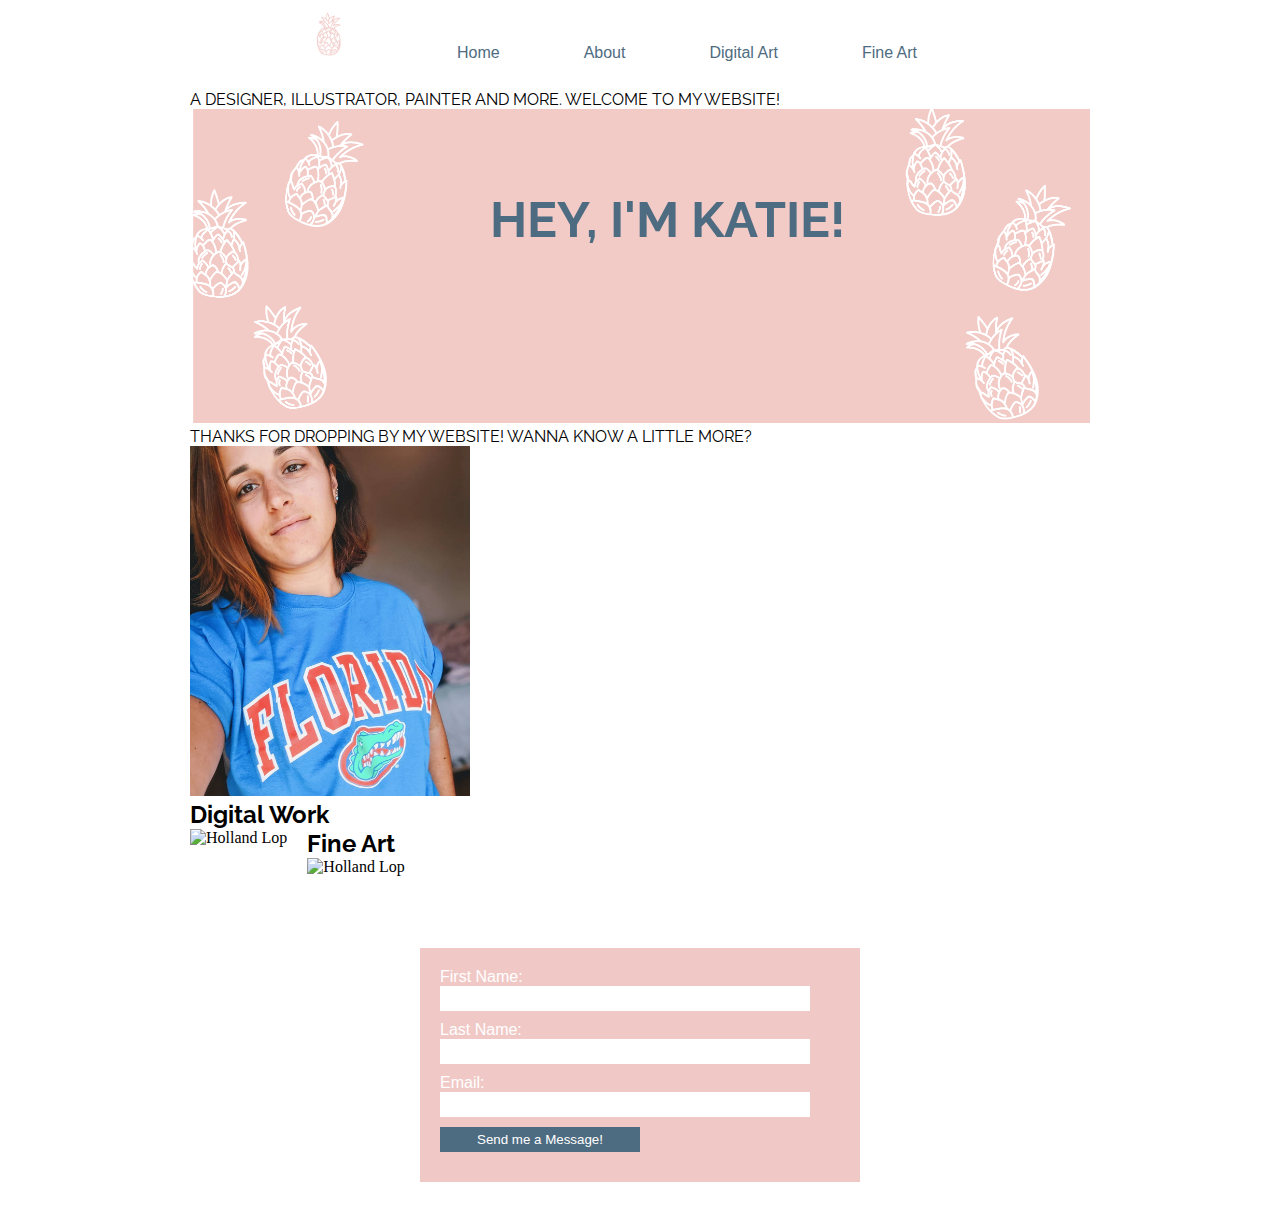
==== index.html @ d4cb27de "Formatting DIVs" ====
<!DOCTYPE html>
<html lang="en" dir="ltr">
  <head>
    <meta charset="utf-8">
    <title>Assignment 5</title>

    <link rel="stylesheet" href="css/style.css">

    <!--Google Fonts-->

    <link rel="preconnect" href="https://fonts.gstatic.com">
<link href="https://fonts.googleapis.com/css2?family=Dancing+Script:wght@400;700&family=Raleway:ital,wght@0,400;0,700;1,400;1,900&display=swap" rel="stylesheet">


  </head>
  <body>
    <header>
      <nav>
        <ul>
          <li><img class="icon" src="images/Pineapple.png" alt="Icon" width="50"></li>
          <li><a href="index.html">Home</a></li>
          <li><a href="about.html">About</a></li>
          <li><a href="digital-art.html">Digital Art</a></li>
          <li><a href="fine-art.html">Fine Art</a></li>

        </ul>
      </nav>
      </header>


      <main class="container">

        <section class="Banner Header">
          <h1>HEY, I'M KATIE! </h1>
            <p>A DESIGNER, ILLUSTRATOR, PAINTER AND MORE. WELCOME TO MY WEBSITE!</p>
          <img src="images/banner.png" alt="Header Image" width="900">
        </section>



        <div class="top">
        <p>THANKS FOR DROPPING BY MY WEBSITE! WANNA KNOW A LITTLE MORE?</p>
        </div>

        <div class="top image">
          <img class="Headshot" src="images/UF Selfie.jpeg" alt="Katie" height="350">
        </div>

      <div class="middle">
        <h2>Digital Work</h2>
      </div>

      <div class="middle image">
         <img class="Bunny" src="images/lop.jpeg" alt="Holland Lop" height="350">
      </div>


      <div class="bottom">
        <h2>Fine Art</h2>
      </div>

      <div class="bottom image">
         <img class="Bunny" src="images/lop.jpeg" alt="Holland Lop" height="350">
      </div>


            </main>
          <div class="container">

            <form class="contact-form" id="test_form" name="test_form" method="post" action="form.php" onsubmit="return validateForm(this)">

              <div class="firstname input_section">
                <label for="firstname" class="label_input_wrap">First Name:
                </label>
                <input type="text" name="firstname" id="firstname"/>
                </div>

                <div class="lastname input_section">
                  <label for="lastname" class="label_input_wrap">Last Name:
                  </label>
                  <input type="text" name="lastname" id="lastname"/>
                  </div>

                  <div class="emailinput_section">
                    <label for="email" class="label_input_wrap">Email:
                    </label>
                    <input type="text" name="email" id="email"/>
                  </div>

                <div class="submit input_section">
                  <input type="submit" value="Send me a Message!" />
                </div>



            </form>
          </div>



  </body>
</html>
---- css/style.css ----
/*====================
Universal Styling
======================*/

*{
margin: 0;
padding: 0;
border: 0;
}

header {
    background-color: white;
    color: #4E6C81;
    padding: 10px ;
    width: 100%;
    position: fixed;
    z-index: 99;
    text-align: center;

}

header a{
color: #4E6C81;
text-decoration: none;
width: 100%;
top: 10px;
font-family: sans-serif;
}

header li{
  display: inline-block;
  margin: 0 80px 0 0px;
}

nav {
    display: inline-block;
}

header nav a:hover{
  color: #F0C9C6
}

main.container {
    max-width: 900px;
    margin: auto;
    padding-top: 90px;
    padding-bottom: 90px;
}

.icon{
  padding-right: 20px;
}


p{
  font-family: 'Raleway', sans-serif;
}

span.Rabbit {
    font-weight: bold;
    font-size: 20px;
    color: #83a58d;
    display: block;
}

img.Bunny {
    float: left;
    margin: 0 20px 0 0;

}

.bottom p::first-letter{
  font-size: 24px;
  font-style: italic;
}

h2 {
  font-family: 'Raleway', sans-serif;
}


/*==================
  Hover Styling
  ==================*/


img.Bunny:hover{
  opacity: .1;
  transition: 2s
}

img.bunny2:hover{
  opacity: .1;
  transition: 2s
}


/*==================
  Position Section Styling
  ==================*/

  section.Banner.Header {
    position: relative;
}

h1 {
  position: absolute;
  color: #4E6C81;
  font-size: 50px;
  font-family: 'Raleway', sans-serif;
  text-align: center;
  margin-left: 300px;
  margin-top: 100px;

}

.Banner.Header p::{
  position: absolute;
  color: #4E6C81;
  font-size: 30px;
  font-family: 'Raleway', sans-serif;
  text-align: center;
}

/*==================
  Animation Styling
  ==================*/


/*==================
  Form Styling
  ==================*/

.contact-form{
  background-color: #f0c9c6;
  padding: 20px;
  max-width: 400px;
  color: white;
  font-family: sans-serif;
  margin: 0 auto;
  margin-bottom: 50px;
}

.label_input_wrap{
  display: block;
}

.submit input{
  background-color: #4e6c81;
  color: white;
  font-family: sans-serif;
  padding: 5px;
  display: inline;
  width: 200px;
  margin-top: 10px;
}

.input_section{
  margin-bottom: 10px;
}

input{
  padding: 5px 10px;
  width: 350px;
  margin: auto;
}
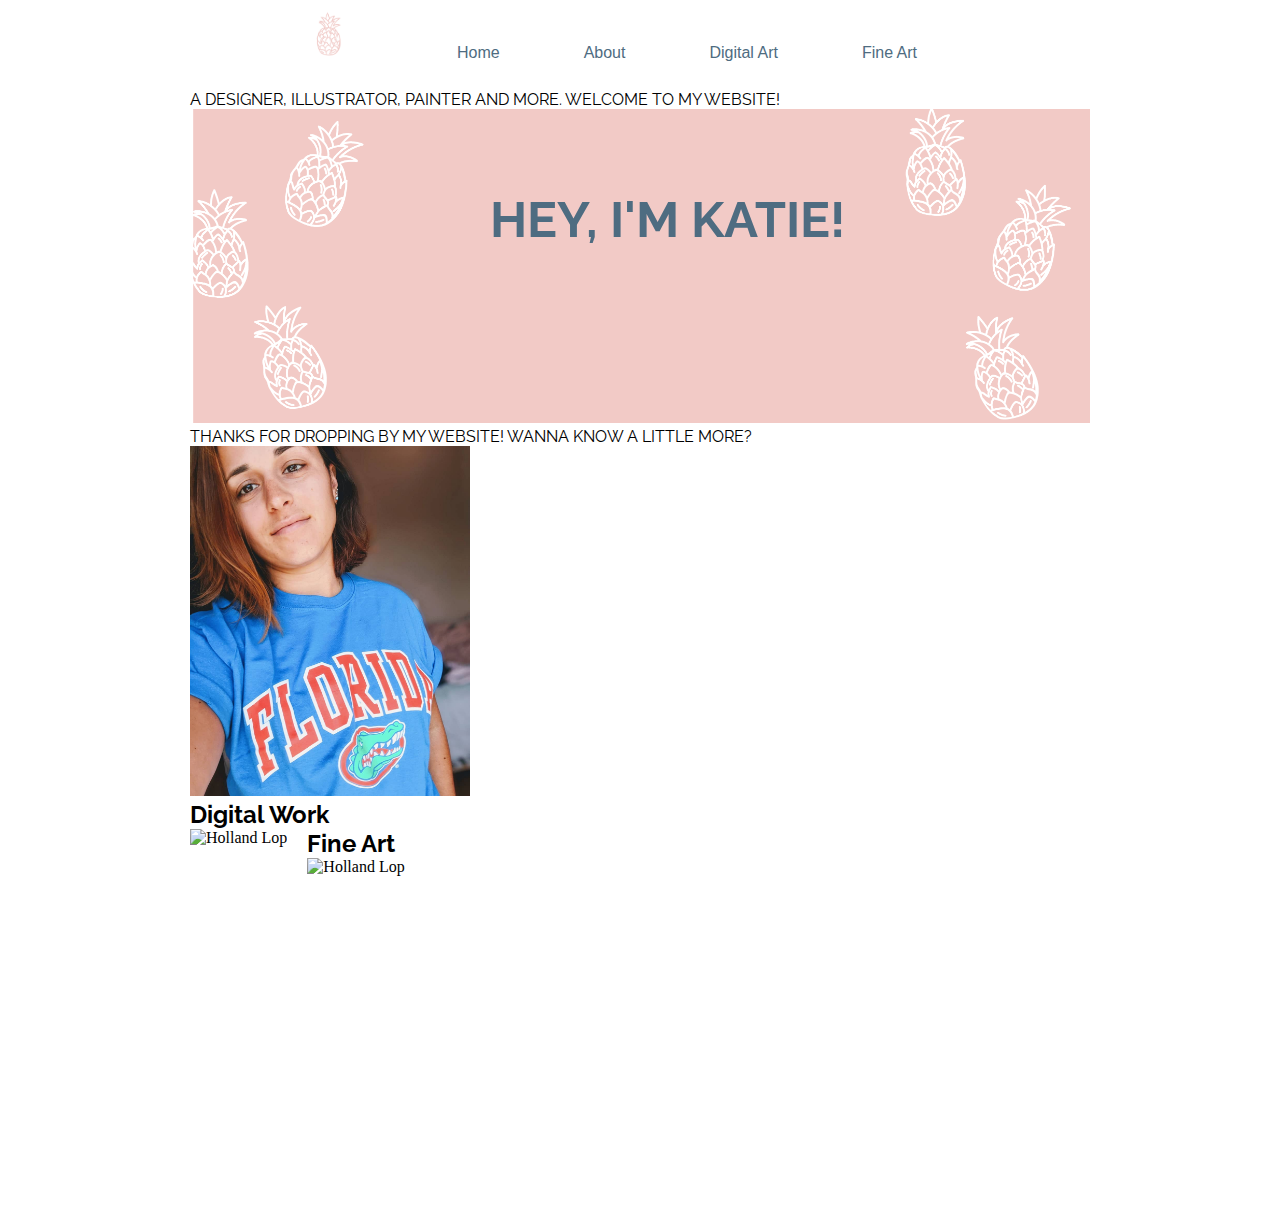
==== commit 51d10dda: "Formatting Pages" ====
--- a/index.html
+++ b/index.html
@@ -65,38 +65,6 @@
 
 
             </main>
-          <div class="container">
-
-            <form class="contact-form" id="test_form" name="test_form" method="post" action="form.php" onsubmit="return validateForm(this)">
-
-              <div class="firstname input_section">
-                <label for="firstname" class="label_input_wrap">First Name:
-                </label>
-                <input type="text" name="firstname" id="firstname"/>
-                </div>
-
-                <div class="lastname input_section">
-                  <label for="lastname" class="label_input_wrap">Last Name:
-                  </label>
-                  <input type="text" name="lastname" id="lastname"/>
-                  </div>
-
-                  <div class="emailinput_section">
-                    <label for="email" class="label_input_wrap">Email:
-                    </label>
-                    <input type="text" name="email" id="email"/>
-                  </div>
-
-                <div class="submit input_section">
-                  <input type="submit" value="Send me a Message!" />
-                </div>
-
-
-
-            </form>
-          </div>
-
-
 
   </body>
 </html>
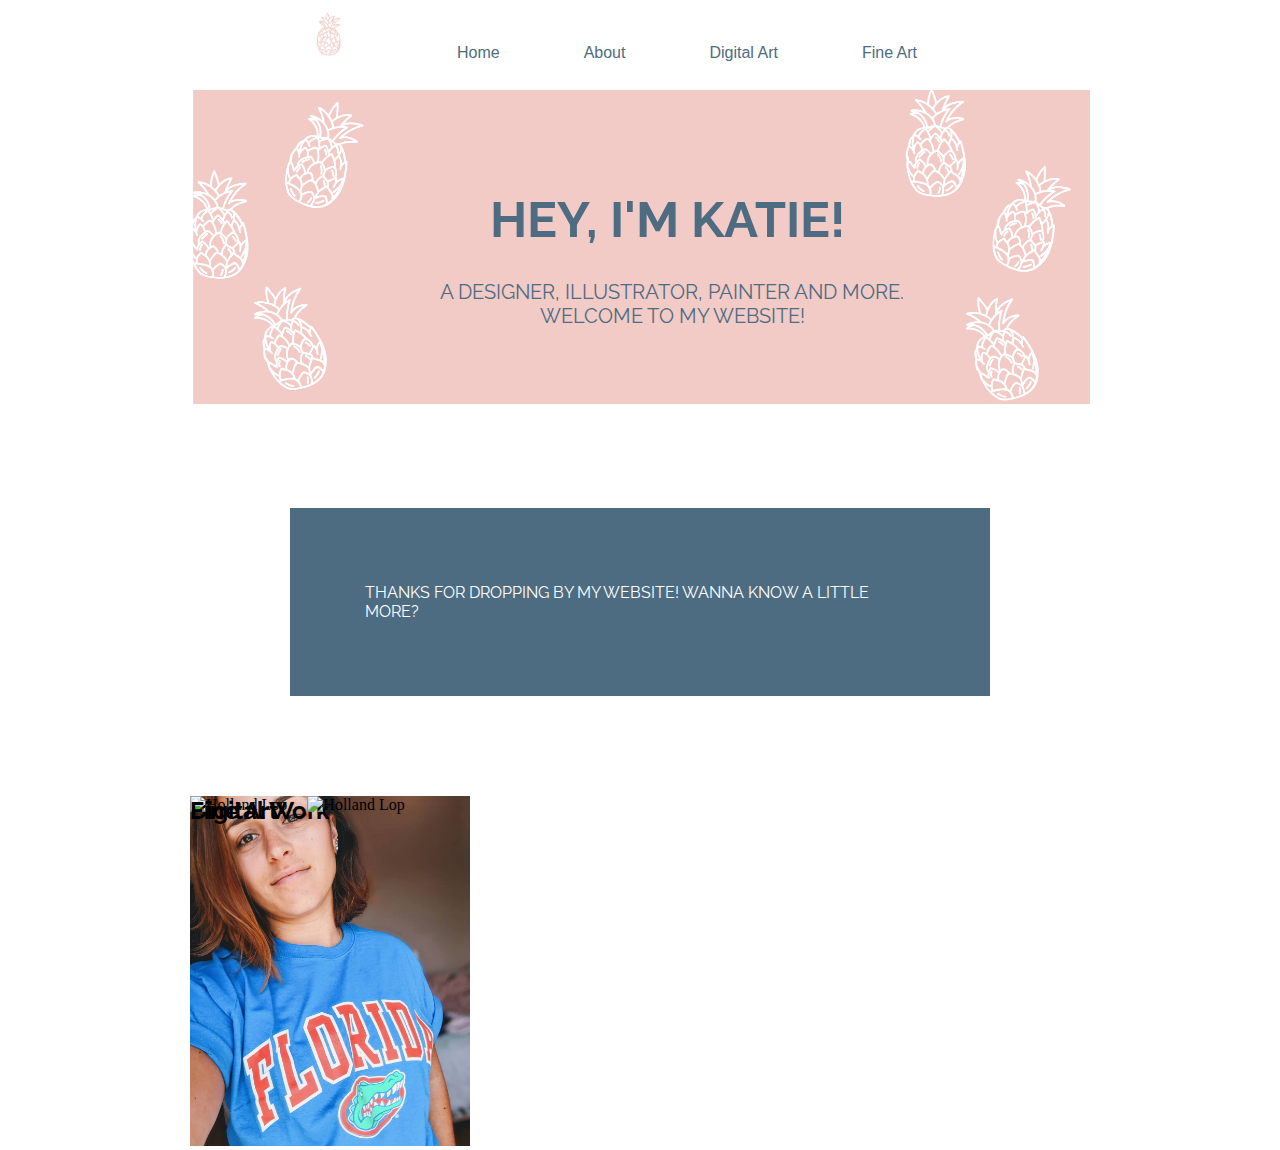
==== commit 5f3689ea: "Position Styling" ====
--- a/index.html
+++ b/index.html
@@ -2,7 +2,7 @@
 <html lang="en" dir="ltr">
   <head>
     <meta charset="utf-8">
-    <title>Assignment 5</title>
+    <title>Final Website</title>
 
     <link rel="stylesheet" href="css/style.css">
 
@@ -31,8 +31,11 @@
       <main class="container">
 
         <section class="Banner Header">
+
+        <div class="header">
           <h1>HEY, I'M KATIE! </h1>
-            <p>A DESIGNER, ILLUSTRATOR, PAINTER AND MORE. WELCOME TO MY WEBSITE!</p>
+             <p>A DESIGNER, ILLUSTRATOR, PAINTER AND MORE. <br> WELCOME TO MY WEBSITE!</p>
+          </div>
           <img src="images/banner.png" alt="Header Image" width="900">
         </section>
 
@@ -42,7 +45,7 @@
         <p>THANKS FOR DROPPING BY MY WEBSITE! WANNA KNOW A LITTLE MORE?</p>
         </div>
 
-        <div class="top image">
+        <div class="topimage">
           <img class="Headshot" src="images/UF Selfie.jpeg" alt="Katie" height="350">
         </div>
 
@@ -50,7 +53,7 @@
         <h2>Digital Work</h2>
       </div>
 
-      <div class="middle image">
+      <div class="middleimage">
          <img class="Bunny" src="images/lop.jpeg" alt="Holland Lop" height="350">
       </div>
 
@@ -59,7 +62,7 @@
         <h2>Fine Art</h2>
       </div>
 
-      <div class="bottom image">
+      <div class="bottomimage">
          <img class="Bunny" src="images/lop.jpeg" alt="Holland Lop" height="350">
       </div>
 
--- a/css/style.css
+++ b/css/style.css
@@ -103,23 +103,56 @@
     position: relative;
 }
 
-h1 {
+.header p, h1 {
   position: absolute;
+  text-align: center;
   color: #4E6C81;
-  font-size: 50px;
   font-family: 'Raleway', sans-serif;
-  text-align: center;
-  margin-left: 300px;
-  margin-top: 100px;
 
 }
 
-.Banner.Header p::{
+h1{
+font-weight: bold;
+margin-left: 300px;
+margin-top: 100px;
+font-size: 50px;
+
+}
+
+.header p{
+  margin-left: 250px;
+  margin-top: 190px;
+  font-size: 20px;
+
+}
+.top{
+  position: relative;
+  background-color: #4E6C81;
+  color: white;
+  margin: 100px;
+  padding: 75px;
+}
+.topimage{
   position: absolute;
-  color: #4E6C81;
-  font-size: 30px;
-  font-family: 'Raleway', sans-serif;
-  text-align: center;
+}
+
+
+
+
+.middleimage{
+  position: relative;
+}
+
+.middle{
+  position: absolute;
+}
+
+.bottomimage{
+  position: relative;
+}
+
+.bottom{
+  position: absolute;
 }
 
 /*==================
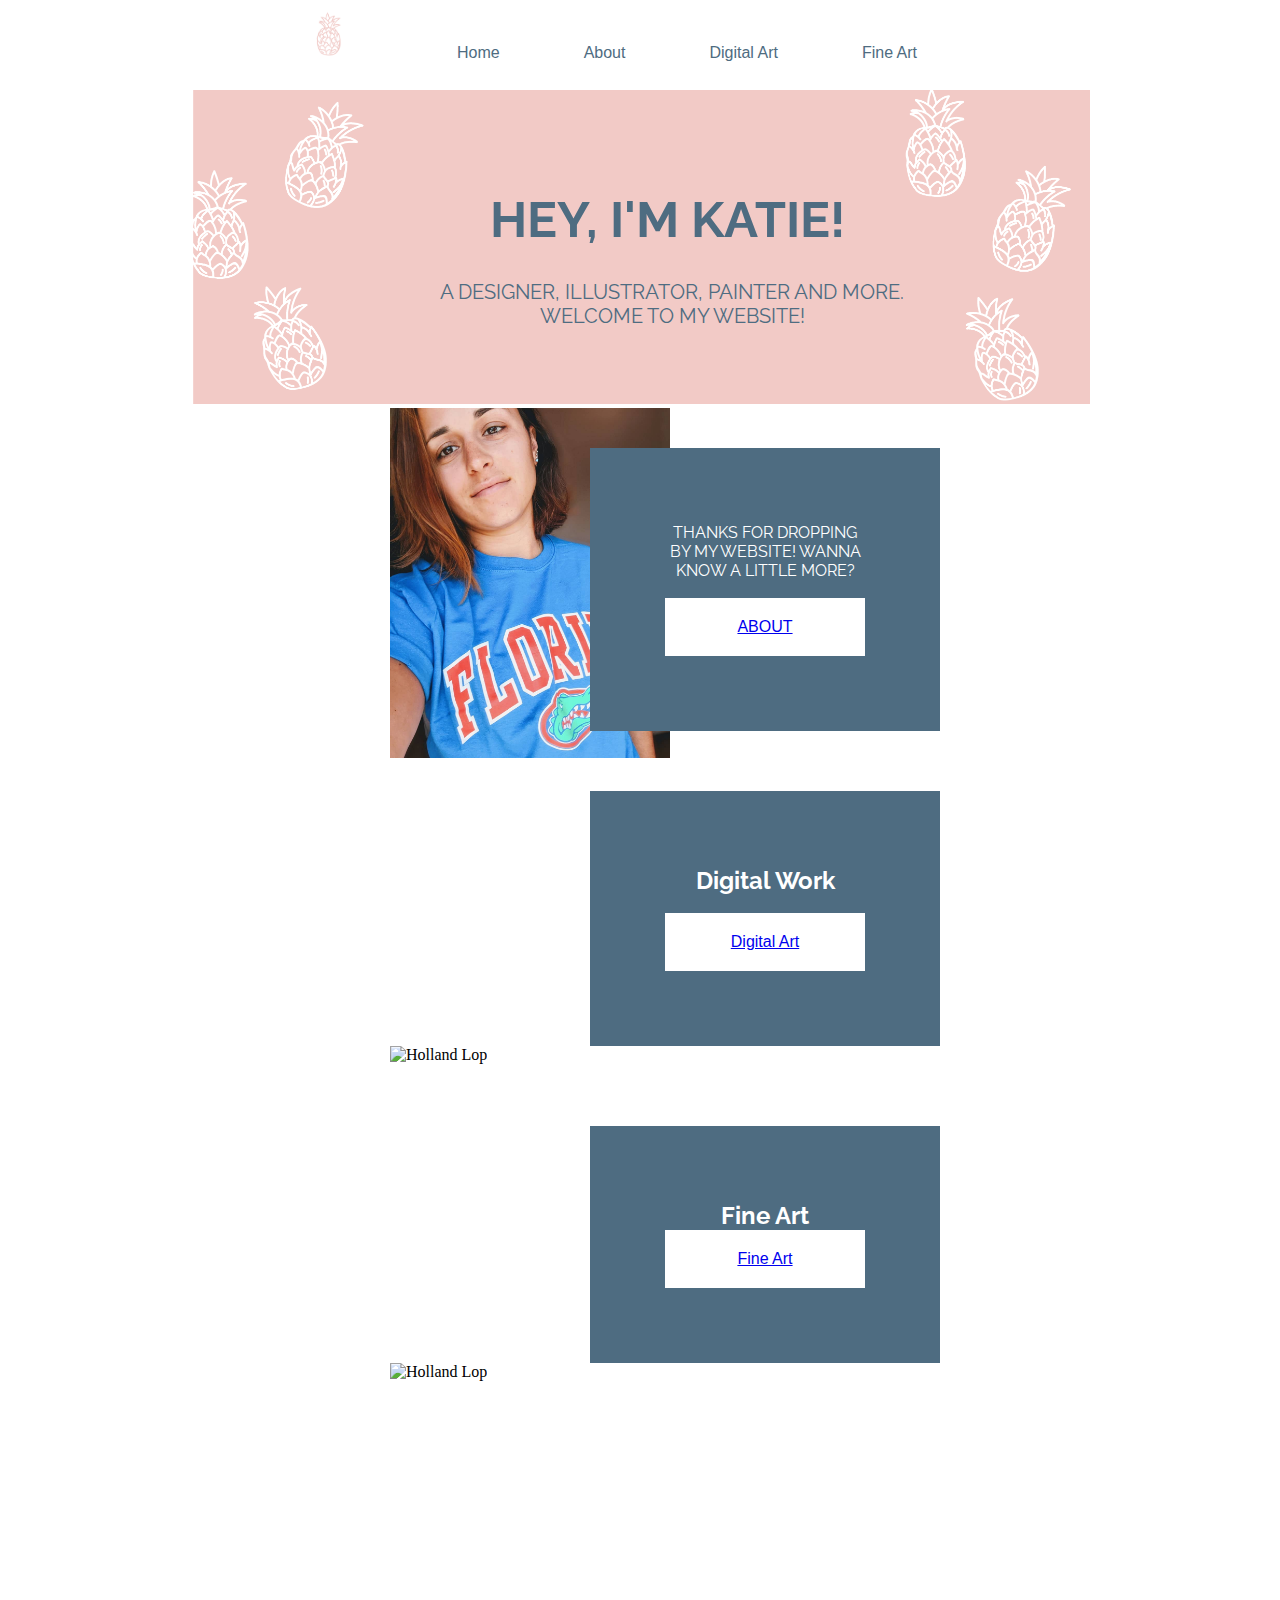
==== commit e4f1dfe9: "Home Page Position Styling" ====
--- a/index.html
+++ b/index.html
@@ -41,16 +41,25 @@
 
 
 
-        <div class="top">
-        <p>THANKS FOR DROPPING BY MY WEBSITE! WANNA KNOW A LITTLE MORE?</p>
-        </div>
 
-        <div class="topimage">
-          <img class="Headshot" src="images/UF Selfie.jpeg" alt="Katie" height="350">
-        </div>
+  <div class="topimage">
+    <img class="Headshot" src="images/UF Selfie.jpeg" alt="Katie" height="350">
+  </div>
+
+  <div class="top">
+  <p>THANKS FOR DROPPING BY MY WEBSITE! WANNA KNOW A LITTLE MORE?</p><br>
+  <div class="aboutbutton">
+    <a href="about.html">ABOUT</a>
+  </div>
+  </div>
+
+
 
       <div class="middle">
-        <h2>Digital Work</h2>
+        <h2>Digital Work</h2><br>
+        <div class="digitalbutton">
+          <a href="digital-art.html">Digital Art</a>
+        </div>
       </div>
 
       <div class="middleimage">
@@ -60,6 +69,9 @@
 
       <div class="bottom">
         <h2>Fine Art</h2>
+        <div class="artbutton">
+          <a href="fine-art.html">Fine Art</a>
+        </div>
       </div>
 
       <div class="bottomimage">
--- a/css/style.css
+++ b/css/style.css
@@ -84,22 +84,14 @@
   ==================*/
 
 
-img.Bunny:hover{
-  opacity: .1;
-  transition: 2s
-}
-
-img.bunny2:hover{
-  opacity: .1;
-  transition: 2s
-}
+
 
 
 /*==================
   Position Section Styling
   ==================*/
 
-  section.Banner.Header {
+section.Banner.Header {
     position: relative;
 }
 
@@ -125,35 +117,68 @@
   font-size: 20px;
 
 }
+
+section .toppart{
+  max-width: 600px;
+  padding-top: 20px;
+}
+
+
 .top{
   position: relative;
   background-color: #4E6C81;
   color: white;
-  margin: 100px;
+  text-align: center;
+  margin-left: 400px;
+  margin-top: 40px;
   padding: 75px;
+  max-width: 200px;
 }
 .topimage{
   position: absolute;
-}
-
-
+  margin-left: 200px;
+}
 
 
 .middleimage{
+  position: absolute;
+  margin-left: 200px;
+}
+
+.middle{
   position: relative;
-}
-
-.middle{
-  position: absolute;
+  background-color: #4E6C81;
+  color: white;
+  text-align: center;
+  margin-left: 400px;
+  margin-top: 60px;
+  padding: 75px;
+  max-width: 200px;
 }
 
 .bottomimage{
+  position: absolute;
+  margin-left: 200px;
+}
+
+.bottom{
   position: relative;
-}
-
-.bottom{
-  position: absolute;
-}
+  background-color: #4E6C81;
+  color: white;
+  text-align: center;
+  margin-left: 400px;
+  margin-top: 80px;
+  padding: 75px;
+  max-width: 200px;
+}
+.aboutbutton, .artbutton, .digitalbutton{
+  padding: 20px;
+  background-color: white;
+  color: #4E6C81;
+  text-decoration: none;
+  font-family: sans-serif;
+  text-align: center;
+  }
 
 /*==================
   Animation Styling
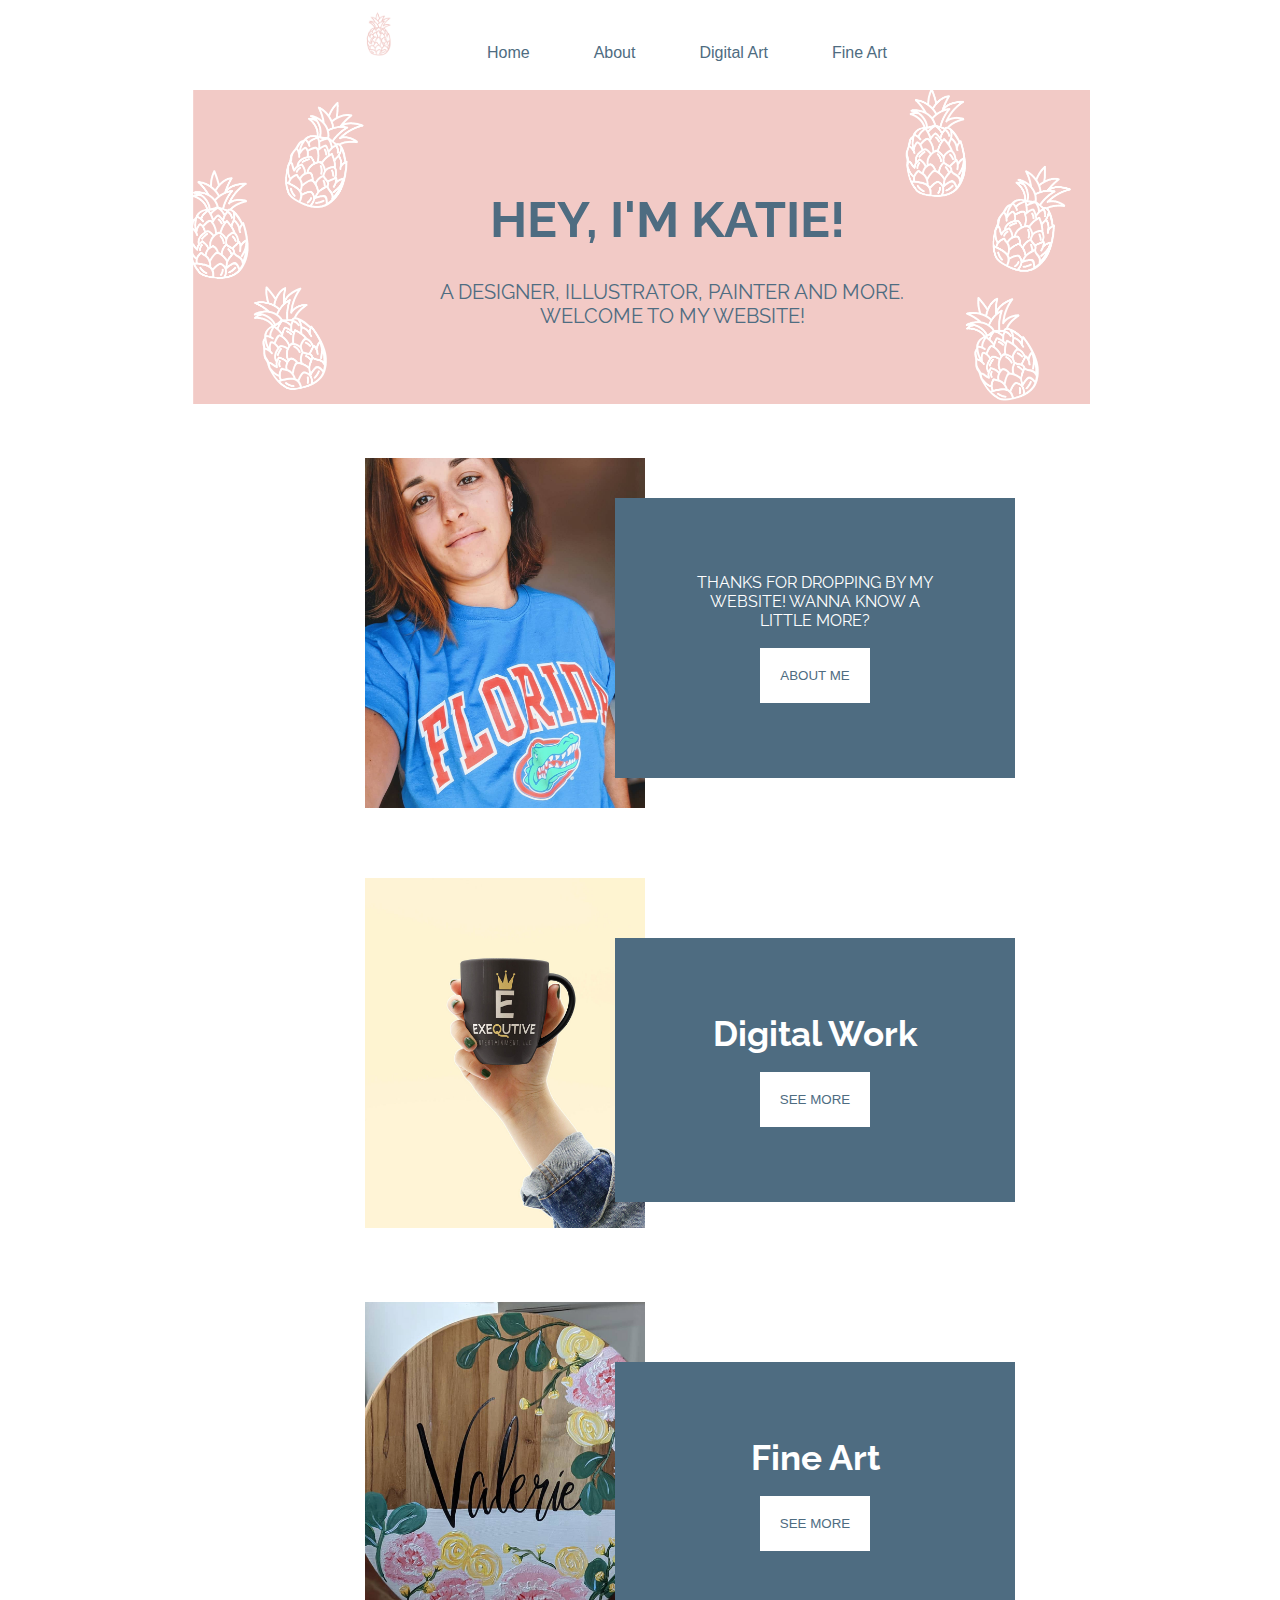
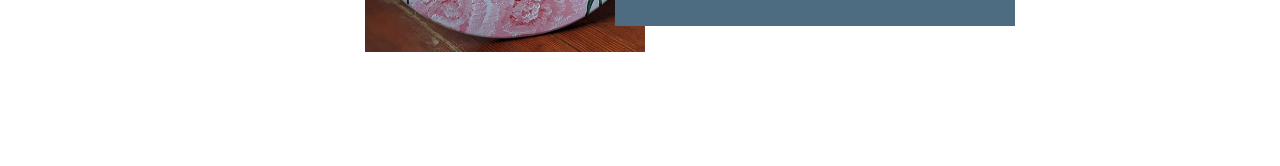
==== commit 4702e2b4: "Formatting Home and About Page with styling" ====
--- a/index.html
+++ b/index.html
@@ -28,7 +28,7 @@
       </header>
 
 
-      <main class="container">
+<main class="container">
 
         <section class="Banner Header">
 
@@ -40,46 +40,48 @@
         </section>
 
 
-
-
+<section class="topart">
   <div class="topimage">
-    <img class="Headshot" src="images/UF Selfie.jpeg" alt="Katie" height="350">
+    <img class="Headshot" src="images/UFSelfie.jpeg" alt="Katie" height="350">
   </div>
 
   <div class="top">
   <p>THANKS FOR DROPPING BY MY WEBSITE! WANNA KNOW A LITTLE MORE?</p><br>
-  <div class="aboutbutton">
-    <a href="about.html">ABOUT</a>
+  <a href="about.html"><button>ABOUT ME</button></a>
   </div>
-  </div>
+</section>
 
 
 
+<section class="middleart">
+  <div class="middleimage">
+     <img class="Digital" src="images/eellc.jpg" alt="Exec Mug" height="350">
+  </div>
+
       <div class="middle">
         <h2>Digital Work</h2><br>
-        <div class="digitalbutton">
-          <a href="digital-art.html">Digital Art</a>
-        </div>
+        <a href="digital-art.html"><button>SEE MORE</button></a>
       </div>
-
-      <div class="middleimage">
-         <img class="Bunny" src="images/lop.jpeg" alt="Holland Lop" height="350">
-      </div>
+</section>
 
 
-      <div class="bottom">
-        <h2>Fine Art</h2>
-        <div class="artbutton">
-          <a href="fine-art.html">Fine Art</a>
-        </div>
-      </div>
+<section class="bottomart">
+  <div class="bottomimage">
+     <img class="Fine" src="images/fineartval.jpg" alt="Val" height="350">
+  </div>
 
-      <div class="bottomimage">
-         <img class="Bunny" src="images/lop.jpeg" alt="Holland Lop" height="350">
-      </div>
+  <div class="bottom">
+    <h2>Fine Art</h2><br>
+    <a href="fine-art.html"><button>SEE MORE</button></a>
+  </div>
+</section>
+  </main>
+
+<footer>
 
 
-            </main>
+</footer>
+
 
   </body>
 </html>
--- a/css/style.css
+++ b/css/style.css
@@ -23,13 +23,13 @@
 color: #4E6C81;
 text-decoration: none;
 width: 100%;
-top: 10px;
+top: 5px;
 font-family: sans-serif;
 }
 
 header li{
   display: inline-block;
-  margin: 0 80px 0 0px;
+  margin: 0 60px 0 0px;
 }
 
 nav {
@@ -56,39 +56,53 @@
   font-family: 'Raleway', sans-serif;
 }
 
-span.Rabbit {
-    font-weight: bold;
-    font-size: 20px;
-    color: #83a58d;
-    display: block;
-}
-
-img.Bunny {
-    float: left;
-    margin: 0 20px 0 0;
-
-}
 
 .bottom p::first-letter{
   font-size: 24px;
   font-style: italic;
 }
-
 h2 {
   font-family: 'Raleway', sans-serif;
-}
-
+  font-size: 35px;
+  text-align: center;
+  color: white;
+}
+
+h3 {
+  font-family: 'Raleway', sans-serif;
+  font-size: 35px;
+  text-align: center;
+  color: #4E6C81;
+  padding: 20px;
+}
+
+footer{
+  background-color: #D1D2D4
+
+}
 
 /*==================
   Hover Styling
   ==================*/
 
-
-
-
-
-/*==================
-  Position Section Styling
+.bottomimage:hover{
+    opacity: .1;
+    transition: 2s
+  }
+
+  .topimage:hover{
+      opacity: .1;
+      transition: 2s
+    }
+
+.middleimage:hover{
+        opacity: .1;
+        transition: 2s
+      }
+
+
+/*==================
+  Position Section Styling HomePage
   ==================*/
 
 section.Banner.Header {
@@ -118,9 +132,8 @@
 
 }
 
-section .toppart{
-  max-width: 600px;
-  padding-top: 20px;
+section.topart, .middleart, .bottomart{
+  padding: 50px 0 50px 0;
 }
 
 
@@ -129,20 +142,20 @@
   background-color: #4E6C81;
   color: white;
   text-align: center;
-  margin-left: 400px;
+  margin-left: 425px;
   margin-top: 40px;
   padding: 75px;
-  max-width: 200px;
+  max-width: 250px;
 }
 .topimage{
   position: absolute;
-  margin-left: 200px;
+  margin-left: 175px;
 }
 
 
 .middleimage{
   position: absolute;
-  margin-left: 200px;
+  margin-left: 175px;
 }
 
 .middle{
@@ -150,15 +163,15 @@
   background-color: #4E6C81;
   color: white;
   text-align: center;
-  margin-left: 400px;
+  margin-left: 425px;
   margin-top: 60px;
   padding: 75px;
-  max-width: 200px;
+  max-width: 250px;
 }
 
 .bottomimage{
   position: absolute;
-  margin-left: 200px;
+  margin-left: 175px;
 }
 
 .bottom{
@@ -166,10 +179,10 @@
   background-color: #4E6C81;
   color: white;
   text-align: center;
-  margin-left: 400px;
-  margin-top: 80px;
+  margin-left: 425px;
+  margin-top: 60px;
   padding: 75px;
-  max-width: 200px;
+  max-width: 250px;
 }
 .aboutbutton, .artbutton, .digitalbutton{
   padding: 20px;
@@ -180,6 +193,42 @@
   text-align: center;
   }
 
+button{
+  padding: 20px;
+  background-color: white;
+  color: #4E6C81;
+  text-decoration: none;
+  font-family: sans-serif;
+  text-align: center;
+}
+
+button:hover{
+  color: #d1a7c4
+}
+
+.brands{
+  padding-top: 50px;
+}
+
+
+
+/*==================
+  About Page Styling
+  ==================*/
+section.abouttop1, .about2 {
+      padding: 10px 100px 200px 50px;
+  }
+
+.headshot {
+    float: left;
+    margin: 0 20px 0 0;
+}
+
+.drawing {
+    float: right;
+    margin: 0 0 0 20px;
+
+}
 /*==================
   Animation Styling
   ==================*/
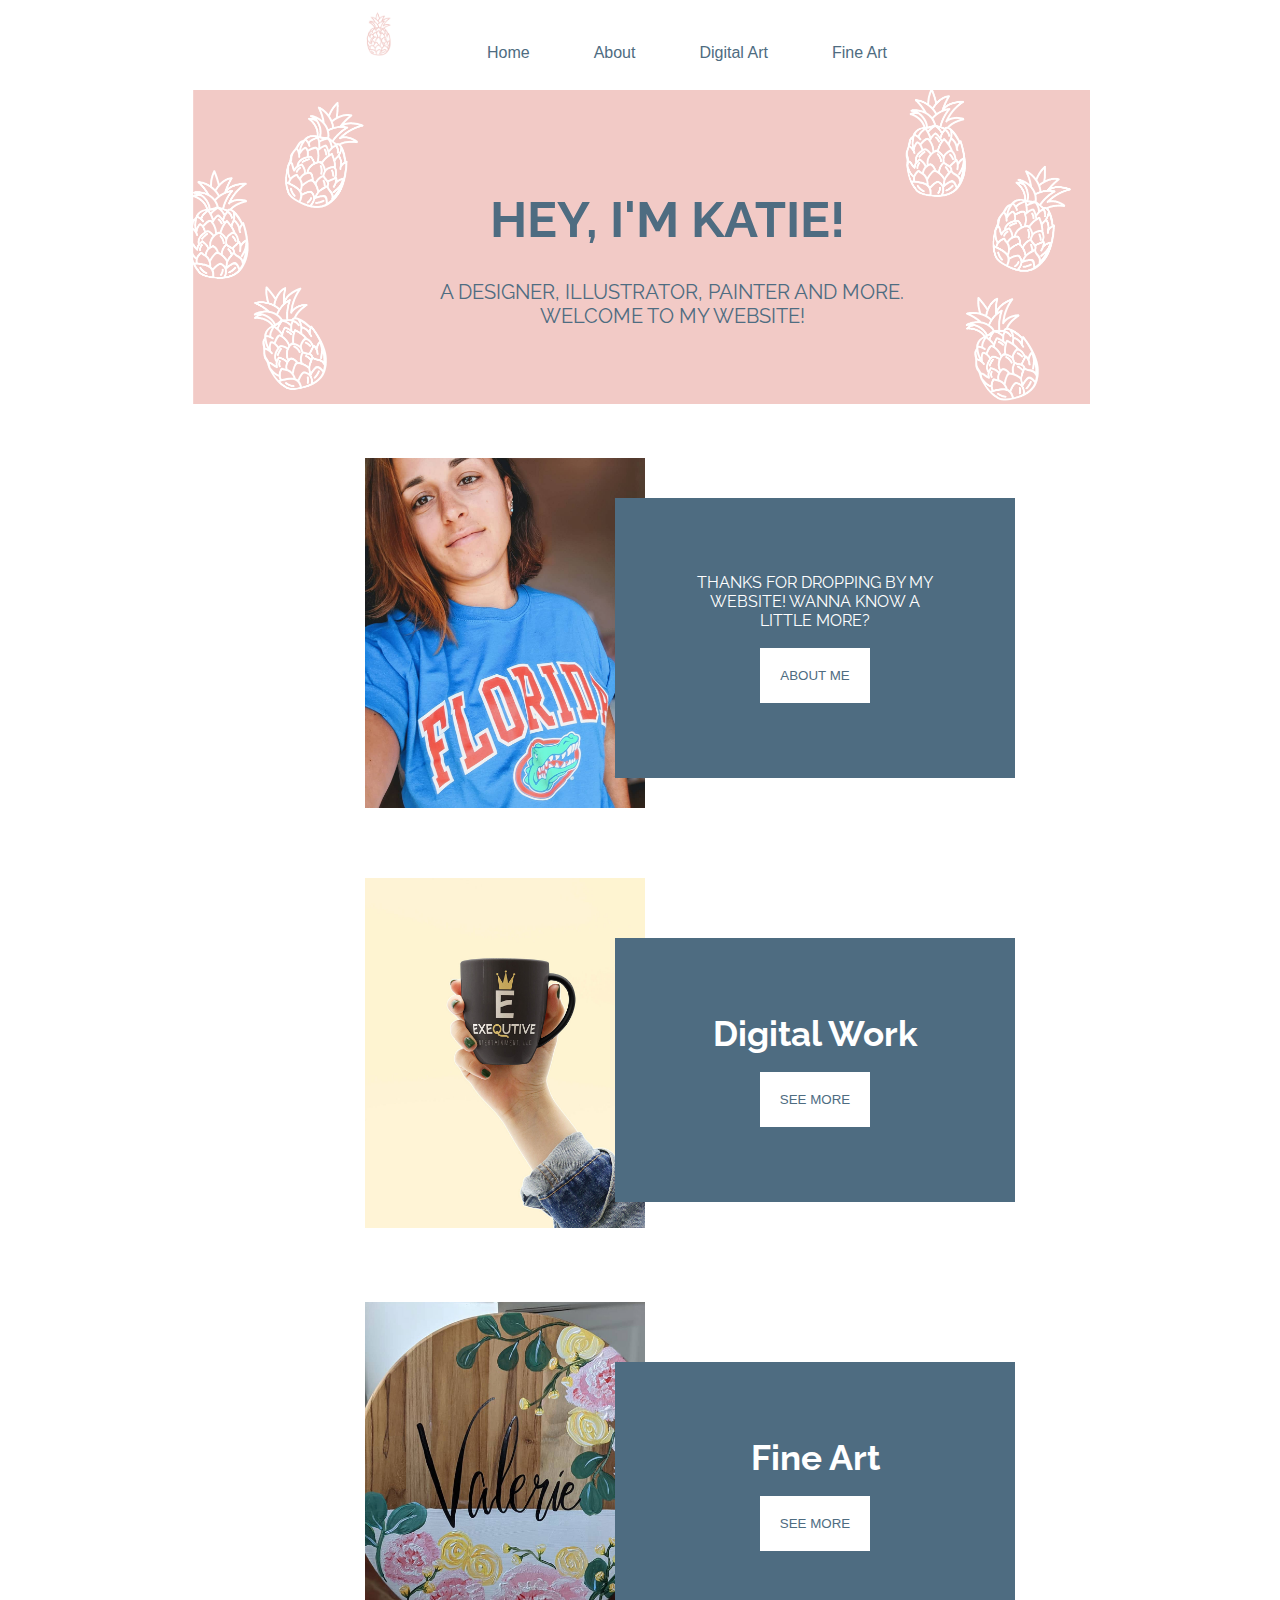
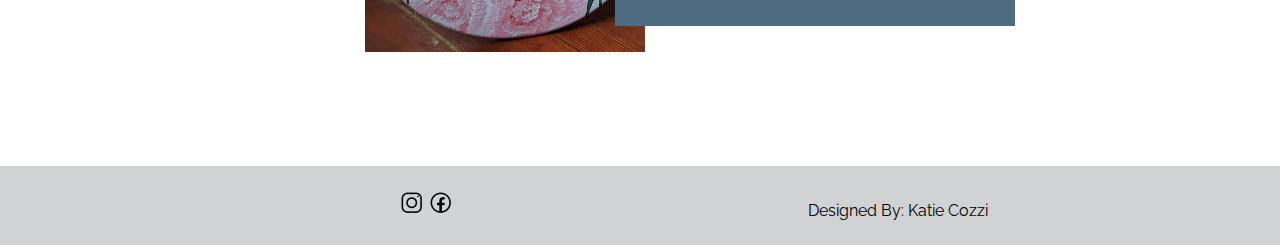
==== commit 40423024: "Added Google Analytics and Footer" ====
--- a/index.html
+++ b/index.html
@@ -1,8 +1,22 @@
 <!DOCTYPE html>
 <html lang="en" dir="ltr">
   <head>
+    <!-- Global site tag (gtag.js) - Google Analytics -->
+    <script async src="https://www.googletagmanager.com/gtag/js?id=G-23WRGGJFKP"></script>
+    <script>
+      window.dataLayer = window.dataLayer || [];
+      function gtag(){dataLayer.push(arguments);}
+      gtag('js', new Date());
+
+      gtag('config', 'G-23WRGGJFKP');
+    </script>
+
+
     <meta charset="utf-8">
     <title>Final Website</title>
+    <link rel="icon" type="image/ico" href="images/favicon.ico"/>
+    <link rel="icon" type="image/png" href="images/favicon.jpg"/>
+
 
     <link rel="stylesheet" href="css/style.css">
 
@@ -11,6 +25,14 @@
     <link rel="preconnect" href="https://fonts.gstatic.com">
 <link href="https://fonts.googleapis.com/css2?family=Dancing+Script:wght@400;700&family=Raleway:ital,wght@0,400;0,700;1,400;1,900&display=swap" rel="stylesheet">
 
+
+    <!--Scripts-->
+<script src="https://ajax.googleapis.com/ajax/libs/jquery/3.3.1/jquery.min.js"></script>
+<script src="scripts/script.js" type="text/script.js"></script>
+
+
+<meta name="keywords" content="designer graphic designer graphics logos wedding"/>
+<meta name="description" content="Katie Cozzi: Graphic Designer and Illustrator">
 
   </head>
   <body>
@@ -26,7 +48,6 @@
         </ul>
       </nav>
       </header>
-
 
 <main class="container">
 
@@ -74,13 +95,21 @@
     <h2>Fine Art</h2><br>
     <a href="fine-art.html"><button>SEE MORE</button></a>
   </div>
+
 </section>
   </main>
 
-<footer>
+  <footer>
+  <section class="footercons">
+    <ul>
+      <li><a href="https://www.instagram.com/cozzicreative" target="_blank"><img class="insta" src="images/insta.png" alt="Insta" width="25px"></a></li>
+      <li><a href="https://www.facebook.com/cozzicreative" target="_blank"><img class="facebook" src="images/facebook.png" alt="Facebook" width="25px"></a></li>
+      <li><p class="footernote">Designed By: Katie Cozzi</p></li>
+    </ul>
+  </section>
 
 
-</footer>
+  </footer>
 
 
   </body>
--- a/css/style.css
+++ b/css/style.css
@@ -77,8 +77,36 @@
 }
 
 footer{
-  background-color: #D1D2D4
-
+  background-color: #D1D2D4;
+  width: 100%;
+  padding: 25px 100px
+}
+
+footer li{
+  display: inline-block;
+}
+
+.footercons ul{
+  margin-left: 300px;
+}
+
+.footernote{
+  text-align: right;
+  margin-left: 350px;
+}
+
+
+/*==================
+  Gallery Styling
+  ==================*/
+
+section.gallery img{
+  width: 250px;
+}
+
+section.gallery{
+  max-width: 800px;
+  margin-left: 300px;
 }
 
 /*==================
@@ -146,16 +174,22 @@
   margin-top: 40px;
   padding: 75px;
   max-width: 250px;
+  animation: flyinleft;
+  animation-duration: 2s;
 }
 .topimage{
   position: absolute;
   margin-left: 175px;
+  animation: flyinright;
+  animation-duration: 2s;
 }
 
 
 .middleimage{
   position: absolute;
   margin-left: 175px;
+  animation: flyinright;
+  animation-duration: 2s;
 }
 
 .middle{
@@ -167,11 +201,15 @@
   margin-top: 60px;
   padding: 75px;
   max-width: 250px;
+  animation: flyinleft;
+  animation-duration: 2s;
 }
 
 .bottomimage{
   position: absolute;
   margin-left: 175px;
+  animation: flyinright;
+  animation-duration: 2s;
 }
 
 .bottom{
@@ -183,6 +221,8 @@
   margin-top: 60px;
   padding: 75px;
   max-width: 250px;
+  animation: flyinleft;
+  animation-duration: 2s;
 }
 .aboutbutton, .artbutton, .digitalbutton{
   padding: 20px;
@@ -234,6 +274,26 @@
   ==================*/
 
 
+@keyframes flyinleft {
+  from{
+    transform: translateX(175px);
+  }
+
+  to{
+    transform: translateX(0px);
+  }
+}
+
+@keyframes flyinright {
+  from{
+    transform: translateX(-175px);
+  }
+
+  to{
+    transform: translateX(0px);
+  }
+}
+
 /*==================
   Form Styling
   ==================*/
